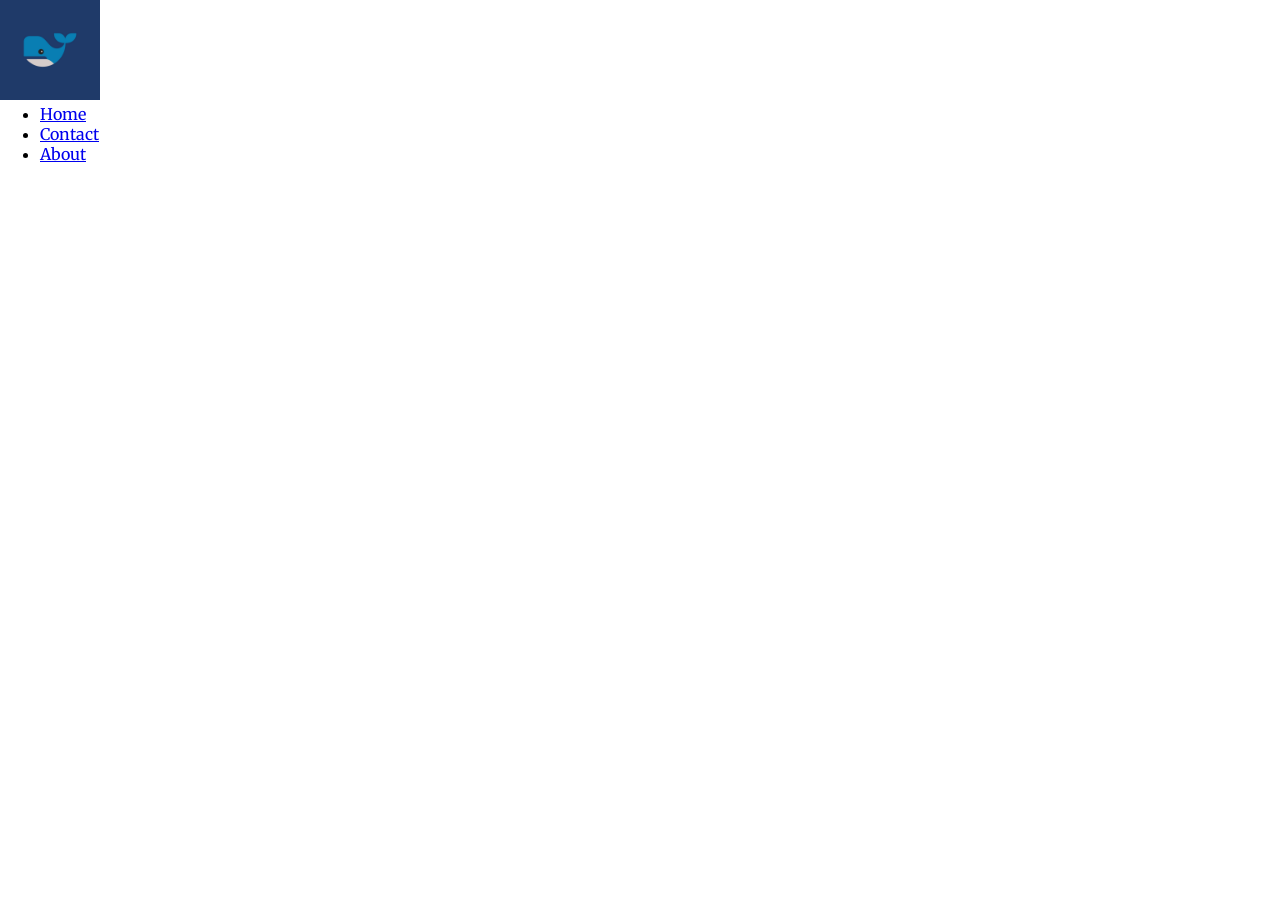
==== app/index.html @ 90660fa2 "header and links" ====
<!DOCTYPE html>
<html lang="en">
  <head>
    <meta charset="UTF-8" />
    <meta name="viewport" content="width=device-width, initial-scale=1.0" />
    <title>Document</title>
    <link rel="stylesheet" href="style.css" />
    <link rel="icon" href="/favicon/pengu.ico" type="image/x-icon" />
  </head>
  <body>
    <header>
      <img
        src="/img/whale-header.png"
        alt="logo"
        width="100px"
        height="100px"
      />
      <ul>
        <li><a href="#">Home</a></li>
        <li><a href="#">Contact</a></li>
        <li><a href="#">About</a></li>
      </ul>
    </header>
  </body>
</html>
---- app/style.css ----
@import url("https://fonts.googleapis.com/css2?family=Asimovian&family=Merriweather:ital,opsz,wght@0,18..144,300..900;1,18..144,300..900&family=Playwrite+AU+QLD:wght@100..400&family=Winky+Rough:ital,wght@0,300..900;1,300..900&display=swap");
* {
  margin: 0;
  box-sizing: border-box;
}
body {
  font-family: "Merriweather", "Playwrite+AU+QLD", "Winky Rough";
}
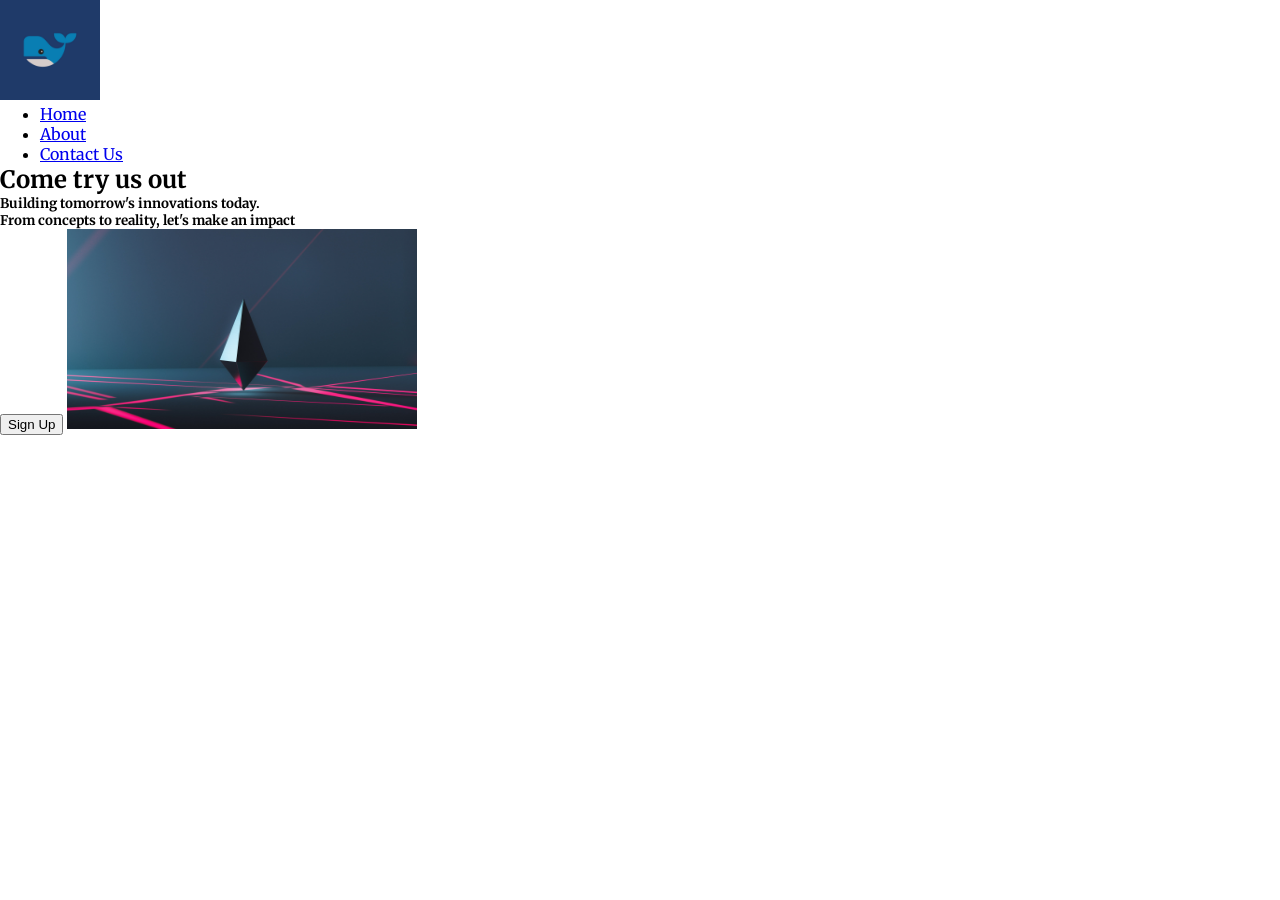
==== commit fae0c1dd: "header without styling" ====
--- a/app/index.html
+++ b/app/index.html
@@ -17,9 +17,21 @@
       />
       <ul>
         <li><a href="#">Home</a></li>
-        <li><a href="#">Contact</a></li>
         <li><a href="#">About</a></li>
+        <li><a href="#">Contact Us</a></li>
       </ul>
+      <h2>Come try us out</h2>
+      <h5>
+        Building tomorrow's innovations today. <br />From concepts to reality,
+        let's make an impact
+      </h5>
+      <button>Sign Up</button>
+      <img
+        src="/img/headerImage.jpg"
+        alt="Header Placeholder"
+        width="350px"
+        height="200px"
+      />
     </header>
   </body>
 </html>
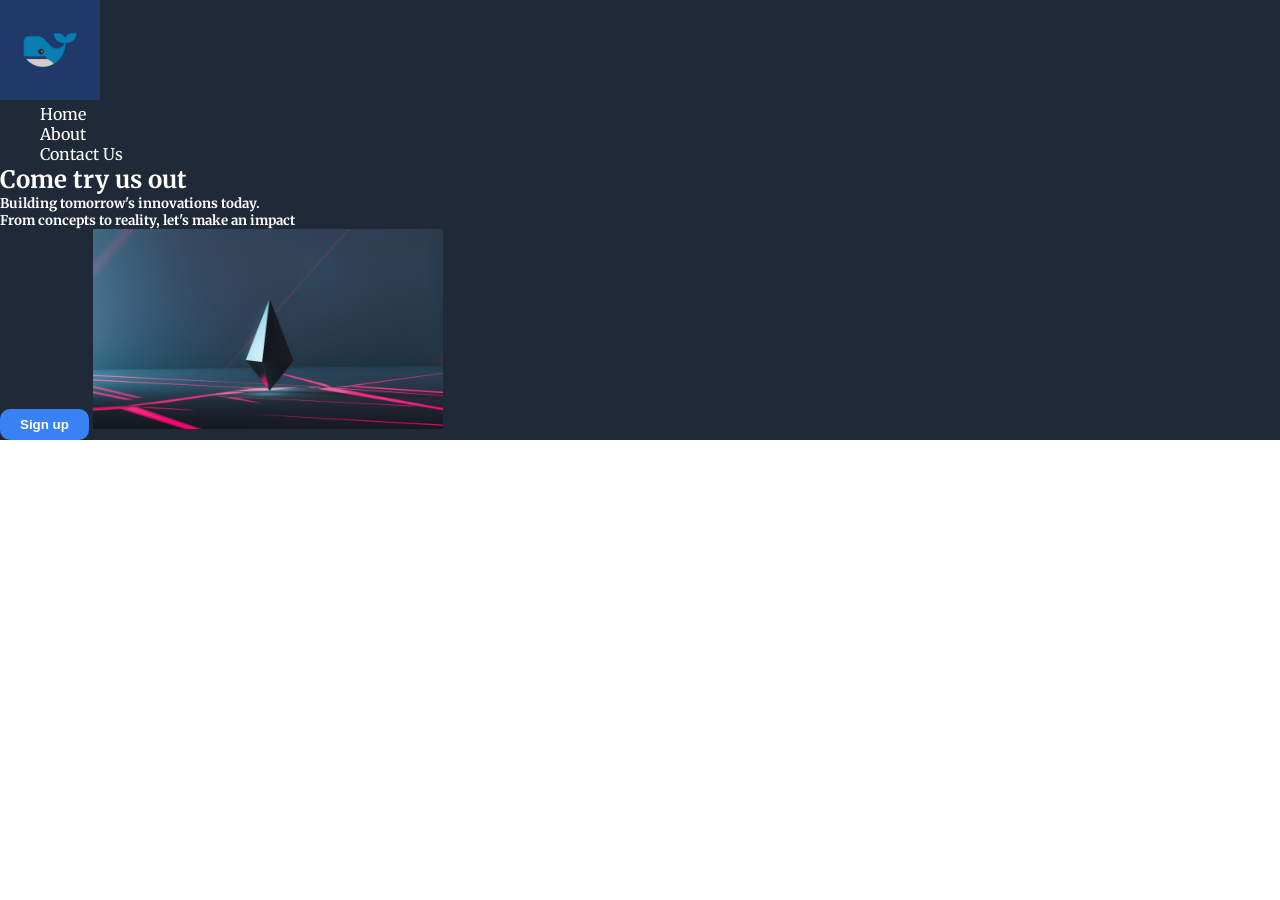
==== commit 1ad7d68d: "styled header without positioning" ====
--- a/app/index.html
+++ b/app/index.html
@@ -3,7 +3,7 @@
   <head>
     <meta charset="UTF-8" />
     <meta name="viewport" content="width=device-width, initial-scale=1.0" />
-    <title>Document</title>
+    <title>Landing Page</title>
     <link rel="stylesheet" href="style.css" />
     <link rel="icon" href="/favicon/pengu.ico" type="image/x-icon" />
   </head>
@@ -25,7 +25,7 @@
         Building tomorrow's innovations today. <br />From concepts to reality,
         let's make an impact
       </h5>
-      <button>Sign Up</button>
+      <button>Sign up</button>
       <img
         src="/img/headerImage.jpg"
         alt="Header Placeholder"
--- a/app/style.css
+++ b/app/style.css
@@ -6,3 +6,31 @@
 body {
   font-family: "Merriweather", "Playwrite+AU+QLD", "Winky Rough";
 }
+
+header {
+  background-color: #1f2937;
+  color: #fff;
+}
+
+li {
+  list-style-type: none;
+}
+
+a {
+  color: #fff;
+  text-decoration: none;
+}
+
+button {
+  padding: 8px 20px;
+  background-color: #3882f6;
+  color: #fff;
+  font-weight: bold;
+  border: none;
+  border-radius: 10px;
+  cursor: pointer;
+}
+
+button:hover {
+  background-color: #246fe7;
+}
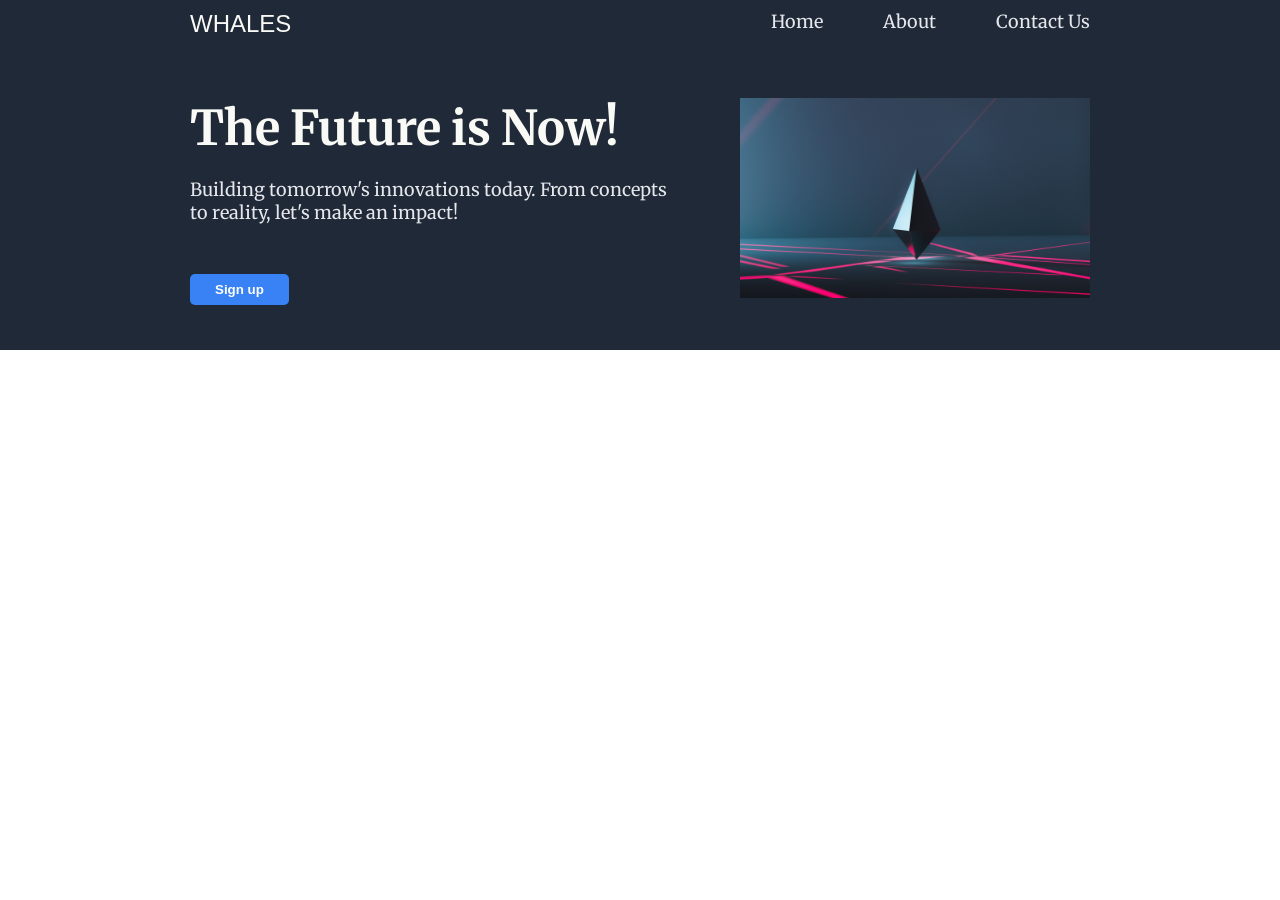
==== commit 26292076: "completed header section" ====
--- a/app/index.html
+++ b/app/index.html
@@ -9,29 +9,50 @@
   </head>
   <body>
     <header>
-      <img
-        src="/img/whale-header.png"
-        alt="logo"
-        width="100px"
-        height="100px"
-      />
-      <ul>
-        <li><a href="#">Home</a></li>
-        <li><a href="#">About</a></li>
-        <li><a href="#">Contact Us</a></li>
-      </ul>
-      <h2>Come try us out</h2>
-      <h5>
-        Building tomorrow's innovations today. <br />From concepts to reality,
-        let's make an impact
-      </h5>
-      <button>Sign up</button>
-      <img
-        src="/img/headerImage.jpg"
-        alt="Header Placeholder"
-        width="350px"
-        height="200px"
-      />
+      <div class="header">
+        <div class="info-container">
+          <!-- <div class="whale-image">
+            <img
+              src="/img/whale-header.png"
+              alt="logo"
+              width="100px"
+              height="100px"
+            />
+          </div> -->
+          <div class="info">
+            <div class="logo-image">
+              <p id="whales">WHALES</p>
+            </div>
+            <div class="links">
+              <ul>
+                <li><a href="#">Home</a></li>
+                <li><a href="#">About</a></li>
+                <li><a href="#">Contact Us</a></li>
+              </ul>
+            </div>
+          </div>
+        </div>
+        <div class="hero-img-container">
+          <div class="hero-img">
+            <div class="herotext-img first">
+              <h2>The Future is Now!</h2>
+              <p class="motto">
+                Building tomorrow's innovations today. From concepts to reality,
+                let's make an impact!
+              </p>
+              <button>Sign up</button>
+            </div>
+            <div class="herotext-img second">
+              <img
+                src="/img/headerImage.jpg"
+                alt="Header Placeholder"
+                width="350px"
+                height="200px"
+              />
+            </div>
+          </div>
+        </div>
+      </div>
     </header>
   </body>
 </html>
--- a/app/style.css
+++ b/app/style.css
@@ -3,13 +3,74 @@
   margin: 0;
   box-sizing: border-box;
 }
+
 body {
-  font-family: "Merriweather", "Playwrite+AU+QLD", "Winky Rough";
+  font-family: "Merriweather", "Playwrite+AU+QLD", "Winky Rough", "Roboto",
+    "Times New Roman", Times, serif;
 }
 
-header {
+.header {
   background-color: #1f2937;
-  color: #fff;
+  height: 350px;
+  width: 100%;
+}
+
+.info-container {
+  display: flex;
+  justify-content: center;
+}
+
+.info {
+  display: flex;
+  width: 900px;
+  justify-content: space-between;
+  padding-top: 10px;
+  padding-bottom: 10px;
+}
+
+.whale-image {
+  flex-shrink: 0;
+  /* display: flex; */
+  justify-self: flex-start;
+}
+
+.links ul {
+  display: flex;
+  gap: 60px;
+}
+
+.hero-img-container {
+  display: flex;
+  justify-content: center;
+  margin-top: 50px;
+}
+
+.hero-img {
+  display: flex;
+  width: 900px;
+  gap: 60px;
+}
+
+h2 {
+  font-size: 48px;
+  color: #f9faf6;
+}
+
+.motto,
+a {
+  font-size: 18px;
+  color: #e5e7eb;
+}
+
+#whales {
+  font-family: "Bebas Neue", sans-serif;
+  font-size: 24px;
+  color: #f9faf6;
+}
+
+.motto {
+  padding-top: 20px;
+  padding-bottom: 50px;
 }
 
 li {
@@ -17,17 +78,16 @@
 }
 
 a {
-  color: #fff;
   text-decoration: none;
 }
 
 button {
-  padding: 8px 20px;
+  padding: 8px 25px;
   background-color: #3882f6;
   color: #fff;
   font-weight: bold;
   border: none;
-  border-radius: 10px;
+  border-radius: 5px;
   cursor: pointer;
 }
 
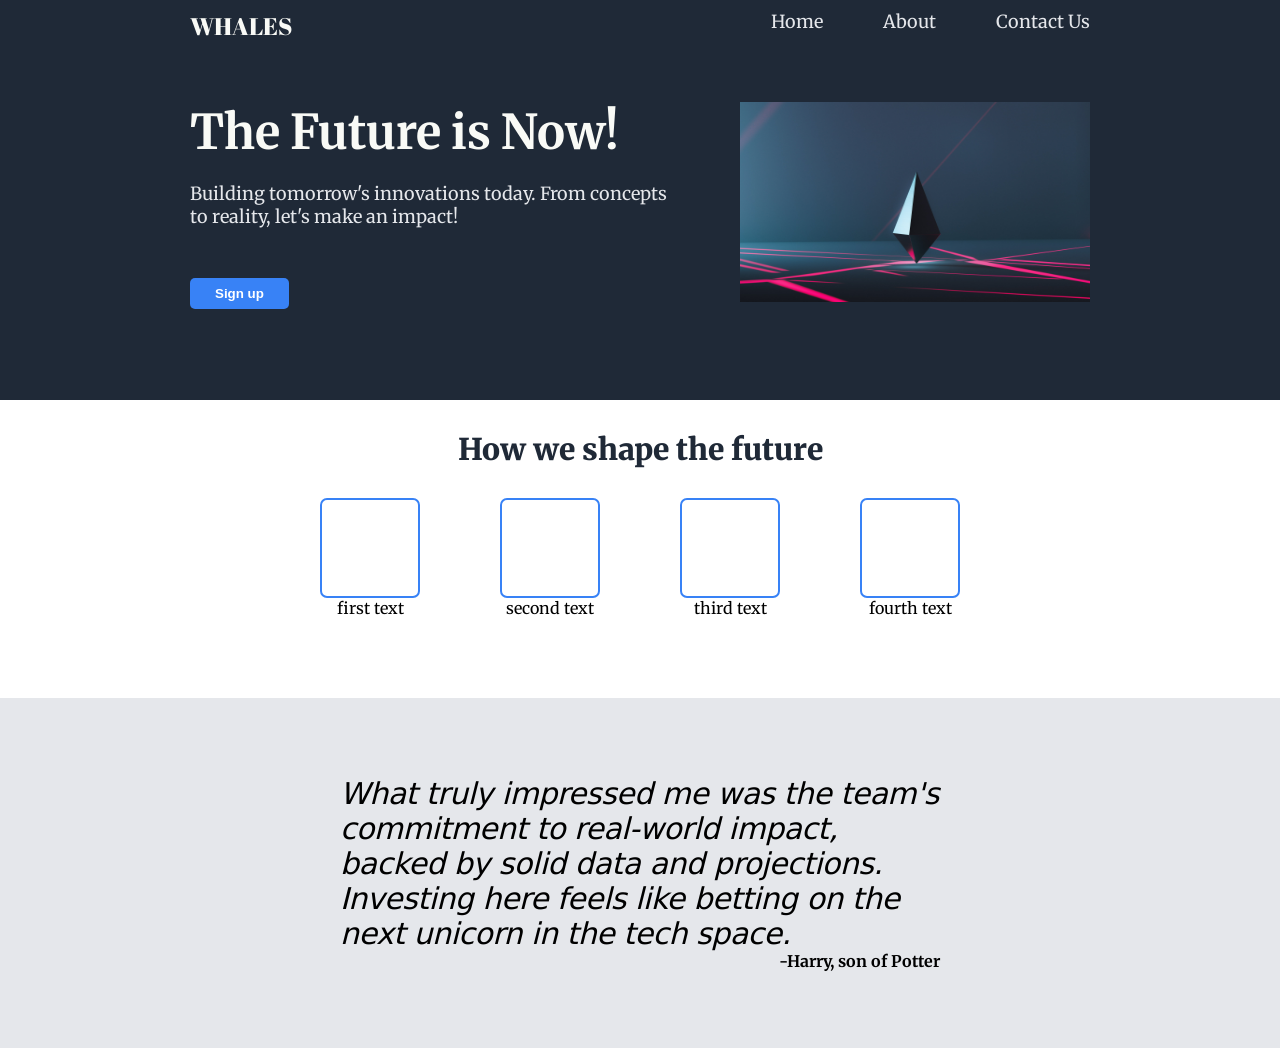
==== commit dffd032c: "showcase and customer review section" ====
--- a/app/index.html
+++ b/app/index.html
@@ -19,7 +19,7 @@
               height="100px"
             />
           </div> -->
-          <div class="info">
+          <nav class="info">
             <div class="logo-image">
               <p id="whales">WHALES</p>
             </div>
@@ -30,7 +30,7 @@
                 <li><a href="#">Contact Us</a></li>
               </ul>
             </div>
-          </div>
+          </nav>
         </div>
         <div class="hero-img-container">
           <div class="hero-img">
@@ -54,5 +54,40 @@
         </div>
       </div>
     </header>
+    <main>
+      <div class="showcase-container">
+        <div class="showcase-hero-text">How we shape the future</div>
+
+        <div class="showcase-images-container">
+          <div class="showcase-block">
+            <div class="showcase-images"></div>
+            <div class="showcase-text">first text</div>
+          </div>
+          <div class="showcase-block">
+            <div class="showcase-images"></div>
+            <div class="showcase-text">second text</div>
+          </div>
+          <div class="showcase-block">
+            <div class="showcase-images"></div>
+            <div class="showcase-text">third text</div>
+          </div>
+          <div class="showcase-block">
+            <div class="showcase-images"></div>
+            <div class="showcase-text">fourth text</div>
+          </div>
+        </div>
+      </div>
+
+      <div class="quote-section-container">
+        <div class="quote-section">
+          <i>
+            What truly impressed me was the team's commitment to real-world
+            impact, backed by solid data and projections. Investing here feels
+            like betting on the next unicorn in the tech space.
+          </i>
+        </div>
+        <p class="review">-Harry, son of Potter</p>
+      </div>
+    </main>
   </body>
 </html>
--- a/app/style.css
+++ b/app/style.css
@@ -1,4 +1,5 @@
-@import url("https://fonts.googleapis.com/css2?family=Asimovian&family=Merriweather:ital,opsz,wght@0,18..144,300..900;1,18..144,300..900&family=Playwrite+AU+QLD:wght@100..400&family=Winky+Rough:ital,wght@0,300..900;1,300..900&display=swap");
+@import url("https://fonts.googleapis.com/css2?family=Abril+Fatface&family=Bebas+Neue&family=Merriweather:ital,opsz,wght@0,18..144,300..900;1,18..144,300..900&family=Playwrite+AU+QLD:wght@100..400&family=Winky+Rough:ital,wght@0,300..900;1,300..900&display=swap");
+
 * {
   margin: 0;
   box-sizing: border-box;
@@ -11,7 +12,7 @@
 
 .header {
   background-color: #1f2937;
-  height: 350px;
+  height: 400px;
   width: 100%;
 }
 
@@ -63,7 +64,7 @@
 }
 
 #whales {
-  font-family: "Bebas Neue", sans-serif;
+  font-family: "Abril Fatface", "Bebas Neue", sans-serif;
   font-size: 24px;
   color: #f9faf6;
 }
@@ -94,3 +95,56 @@
 button:hover {
   background-color: #246fe7;
 }
+
+.showcase-hero-text {
+  display: flex;
+  justify-content: center;
+  padding-bottom: 30px;
+  padding-top: 30px;
+  font-size: 30px;
+  font-weight: 900;
+  color: #1f2937;
+}
+
+.showcase-images {
+  border: 2px solid #3882f6;
+  height: 100px;
+  width: 100px;
+  border-radius: 7px;
+}
+
+.showcase-images-container {
+  display: flex;
+  justify-content: center;
+  height: 200px;
+  text-align: center;
+  gap: 80px;
+}
+
+.quote-section-container {
+  background-color: #e5e7eb;
+  height: 350px;
+  display: flex;
+  justify-content: center;
+  align-items: center;
+  flex-direction: column;
+}
+
+.quote-section {
+  width: 600px;
+  /* border: solid; */
+  font-size: 30px;
+  font-weight: 300;
+  font-family: Roboto, system-ui, -apple-system, BlinkMacSystemFont;
+  /* display: flex;
+  align-items: center; */
+  letter-spacing: -0.5px;
+}
+
+.review {
+  /* border: solid; */
+  width: 600px;
+  font-weight: bold;
+  display: flex;
+  justify-content: flex-end;
+}
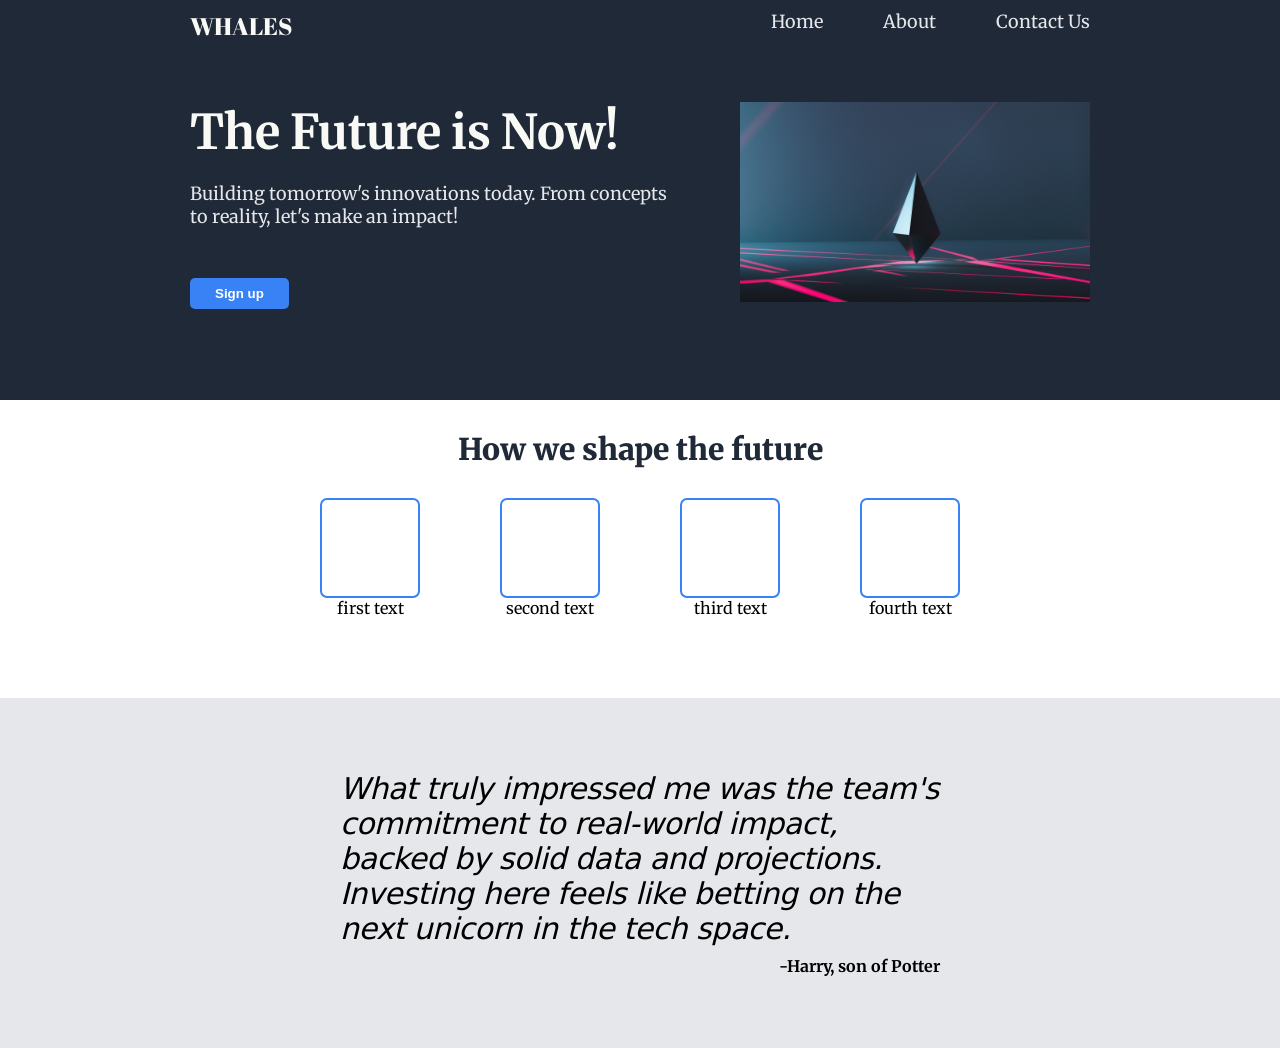
==== commit 4b1ae146: "quote to review" ====
--- a/app/index.html
+++ b/app/index.html
@@ -78,15 +78,19 @@
         </div>
       </div>
 
-      <div class="quote-section-container">
-        <div class="quote-section">
+      <div class="review-section-container">
+        <div class="review-section">
           <i>
             What truly impressed me was the team's commitment to real-world
             impact, backed by solid data and projections. Investing here feels
             like betting on the next unicorn in the tech space.
           </i>
         </div>
-        <p class="review">-Harry, son of Potter</p>
+        <p class="reviewer">-Harry, son of Potter</p>
+      </div>
+
+      <div class="call-to-action-container">
+        <div class="call-to-action-content"></div>
       </div>
     </main>
   </body>
--- a/app/style.css
+++ b/app/style.css
@@ -121,7 +121,7 @@
   gap: 80px;
 }
 
-.quote-section-container {
+.review-section-container {
   background-color: #e5e7eb;
   height: 350px;
   display: flex;
@@ -130,7 +130,7 @@
   flex-direction: column;
 }
 
-.quote-section {
+.review-section {
   width: 600px;
   /* border: solid; */
   font-size: 30px;
@@ -141,10 +141,11 @@
   letter-spacing: -0.5px;
 }
 
-.review {
+.reviewer {
   /* border: solid; */
   width: 600px;
   font-weight: bold;
   display: flex;
   justify-content: flex-end;
+  padding-top: 10px;
 }
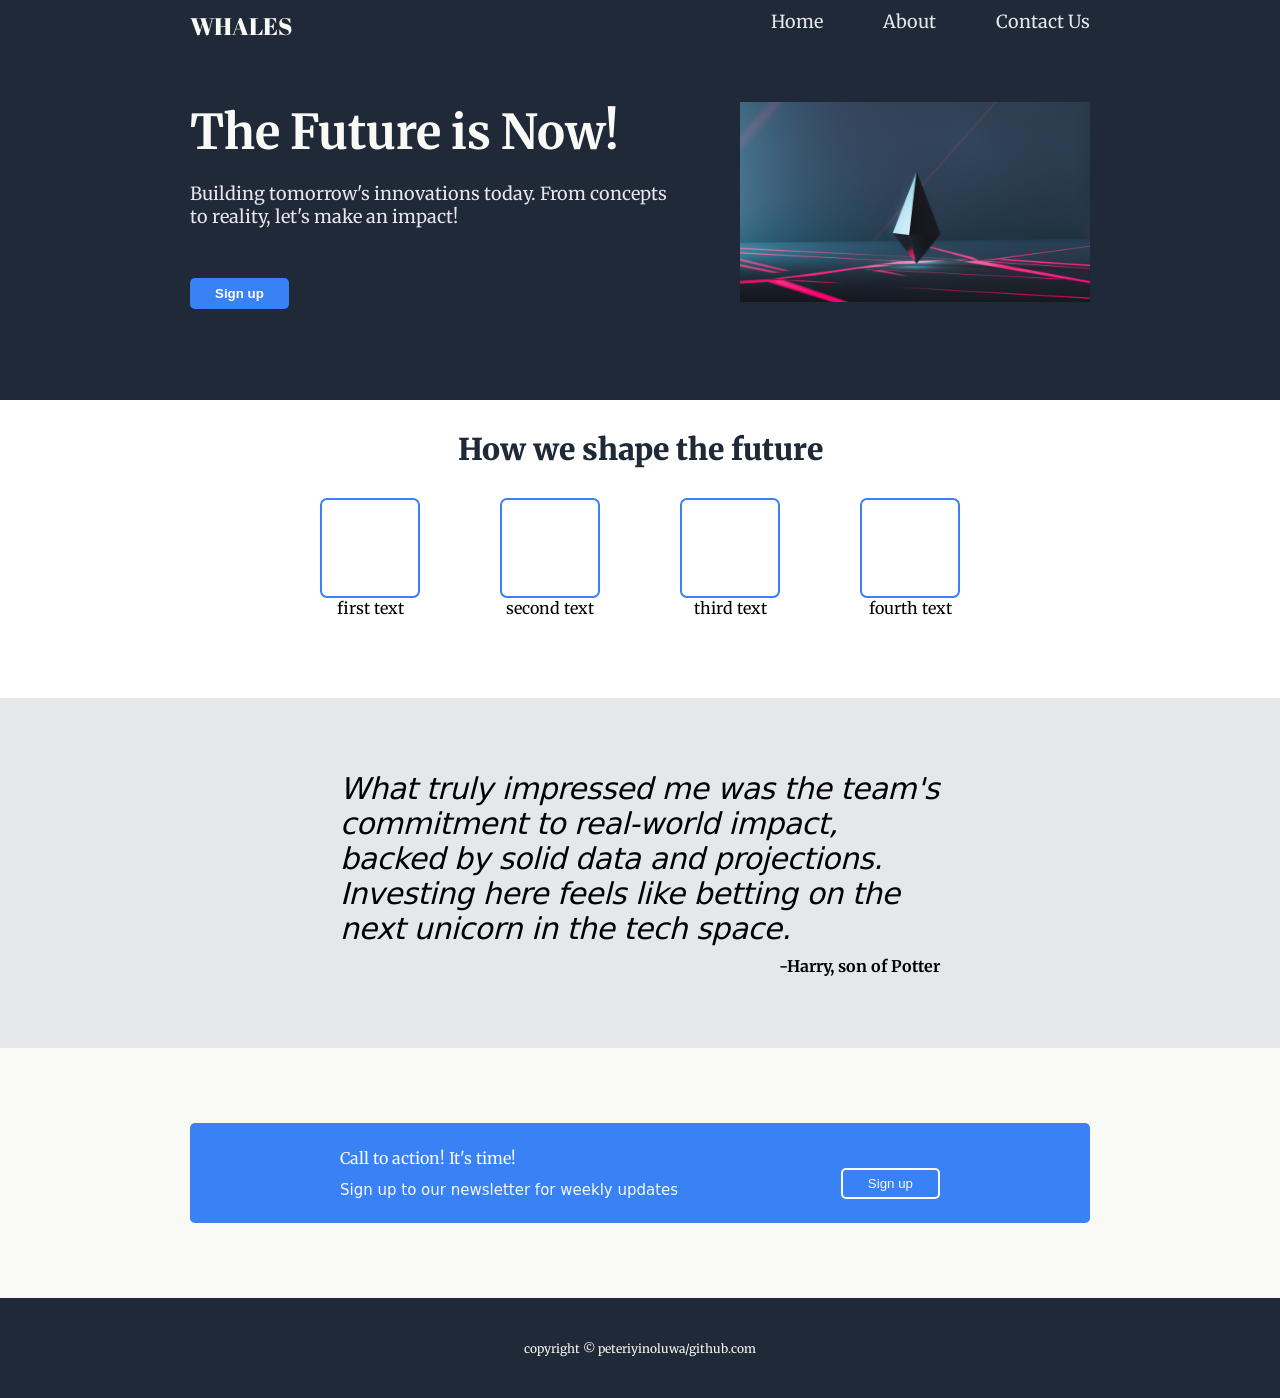
==== commit dcbbac1c: "completed call-to-action and footer" ====
--- a/app/index.html
+++ b/app/index.html
@@ -40,7 +40,7 @@
                 Building tomorrow's innovations today. From concepts to reality,
                 let's make an impact!
               </p>
-              <button>Sign up</button>
+              <button class="button">Sign up</button>
             </div>
             <div class="herotext-img second">
               <img
@@ -90,8 +90,21 @@
       </div>
 
       <div class="call-to-action-container">
-        <div class="call-to-action-content"></div>
+        <div class="call-to-action-content">
+          <div class="call-to-action">
+            <p>Call to action! It's time!</p>
+            <div class="signup">
+              <p>Sign up to our newsletter for weekly updates</p>
+              <button class="signup-button">Sign up</button>
+            </div>
+          </div>
+        </div>
       </div>
     </main>
+    <footer>
+      <div class="copyright">
+        <p>copyright &copy peteriyinoluwa/github.com</p>
+      </div>
+    </footer>
   </body>
 </html>
--- a/app/style.css
+++ b/app/style.css
@@ -82,7 +82,7 @@
   text-decoration: none;
 }
 
-button {
+.button {
   padding: 8px 25px;
   background-color: #3882f6;
   color: #fff;
@@ -92,7 +92,7 @@
   cursor: pointer;
 }
 
-button:hover {
+.button:hover {
   background-color: #246fe7;
 }
 
@@ -149,3 +149,68 @@
   justify-content: flex-end;
   padding-top: 10px;
 }
+
+.call-to-action-container {
+  background-color: #f9faf6;
+  height: 250px;
+  display: flex;
+  justify-content: center;
+  align-items: center;
+  color: #f9faf6;
+}
+
+.call-to-action-content {
+  background-color: #3882f6;
+  width: 900px;
+  height: 100px;
+  border-radius: 5px;
+  display: flex;
+  flex-direction: column;
+  align-items: center;
+  justify-content: center;
+}
+
+.signup-button {
+  background-color: #3882f6;
+  color: #f9faf6;
+  border: 2px solid #f9faf6;
+  border-radius: 5px;
+  padding: 6px 25px;
+}
+
+.signup-button:hover {
+  background-color: #f9faf6;
+  color: #3882f6;
+  cursor: pointer;
+}
+
+.call-to-action {
+  /* border: solid; */
+  width: 600px;
+}
+
+.signup {
+  display: flex;
+  justify-content: space-between;
+}
+
+.signup p {
+  font-size: 15px;
+  font-family: Roboto, system-ui, -apple-system, BlinkMacSystemFont;
+  display: flex;
+  align-self: flex-end;
+}
+
+.call-to-action-content > p {
+  font-weight: 600;
+}
+
+.copyright {
+  background-color: #1f2937;
+  height: 100px;
+  color: #f9faf6;
+  display: flex;
+  justify-content: center;
+  align-items: center;
+  font-size: 12px;
+}
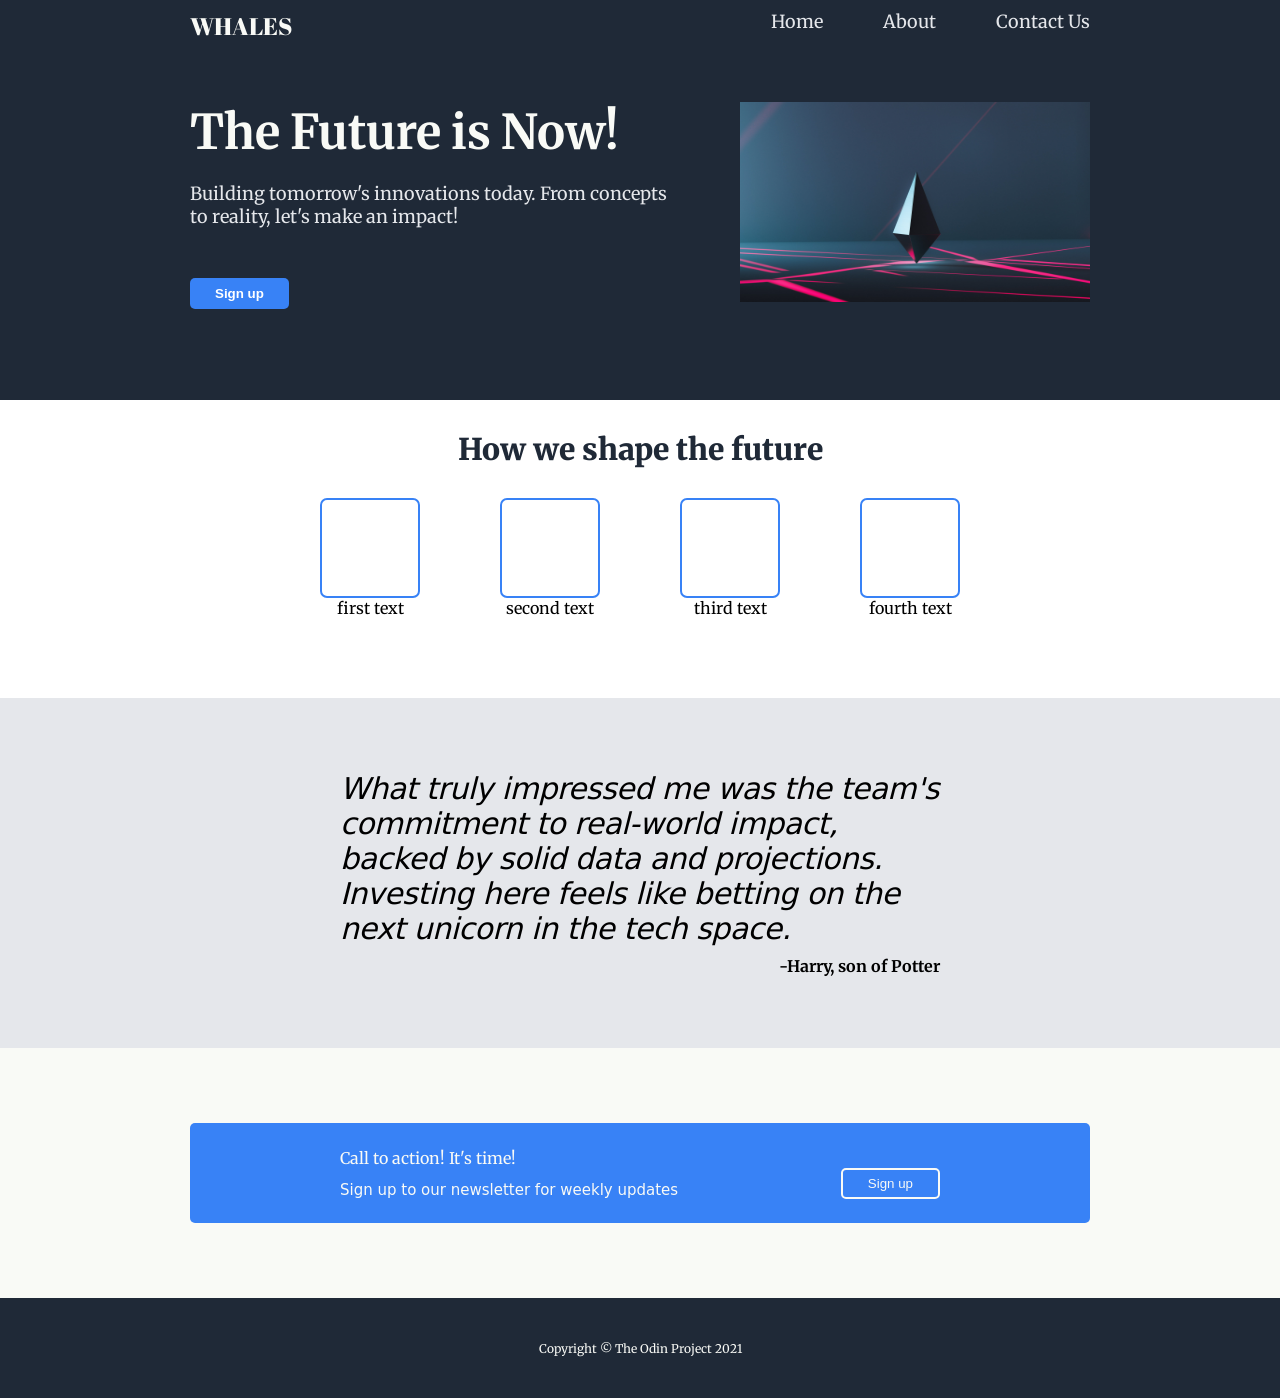
==== commit b3b60b62: "copyright" ====
--- a/app/index.html
+++ b/app/index.html
@@ -103,7 +103,7 @@
     </main>
     <footer>
       <div class="copyright">
-        <p>copyright &copy peteriyinoluwa/github.com</p>
+        <p>Copyright &copy The Odin Project 2021</p>
       </div>
     </footer>
   </body>
--- a/app/style.css
+++ b/app/style.css
@@ -93,7 +93,7 @@
 }
 
 .button:hover {
-  background-color: #246fe7;
+  background-color: #548eeb;
 }
 
 .showcase-hero-text {
